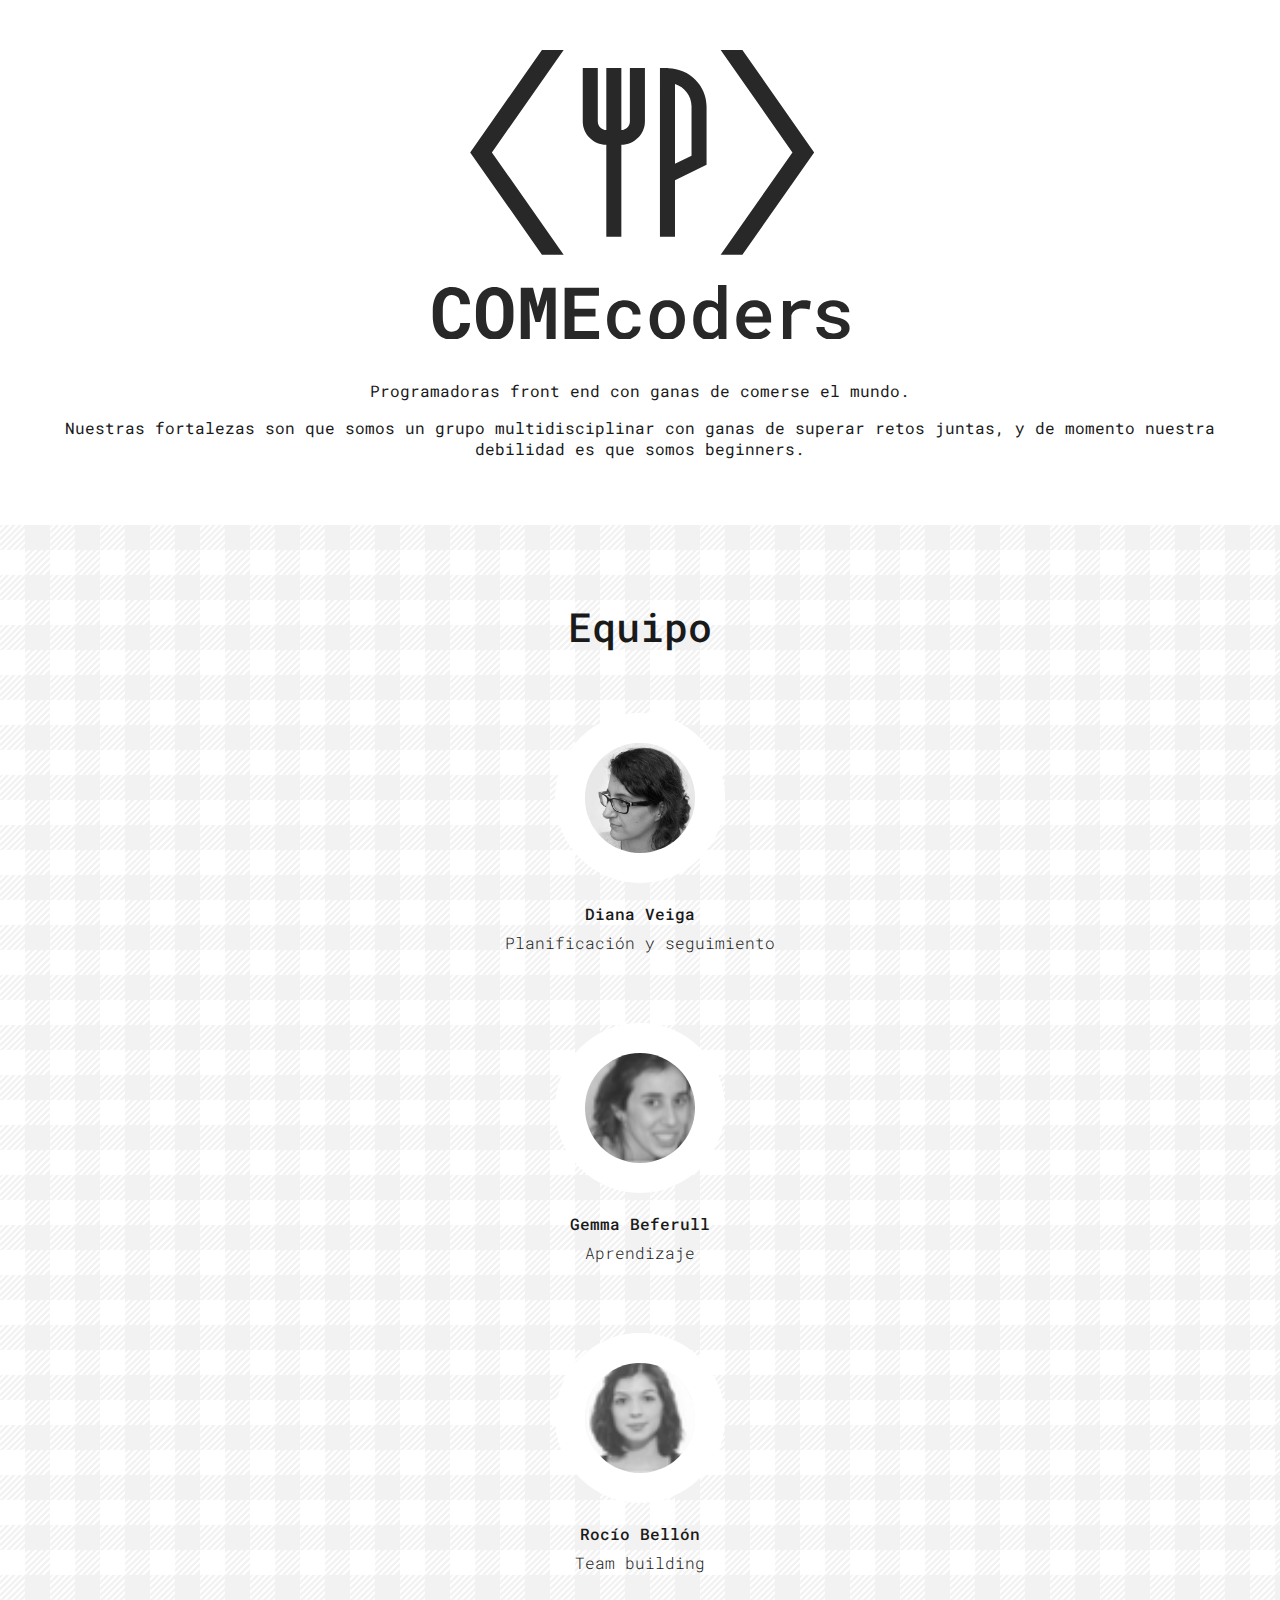
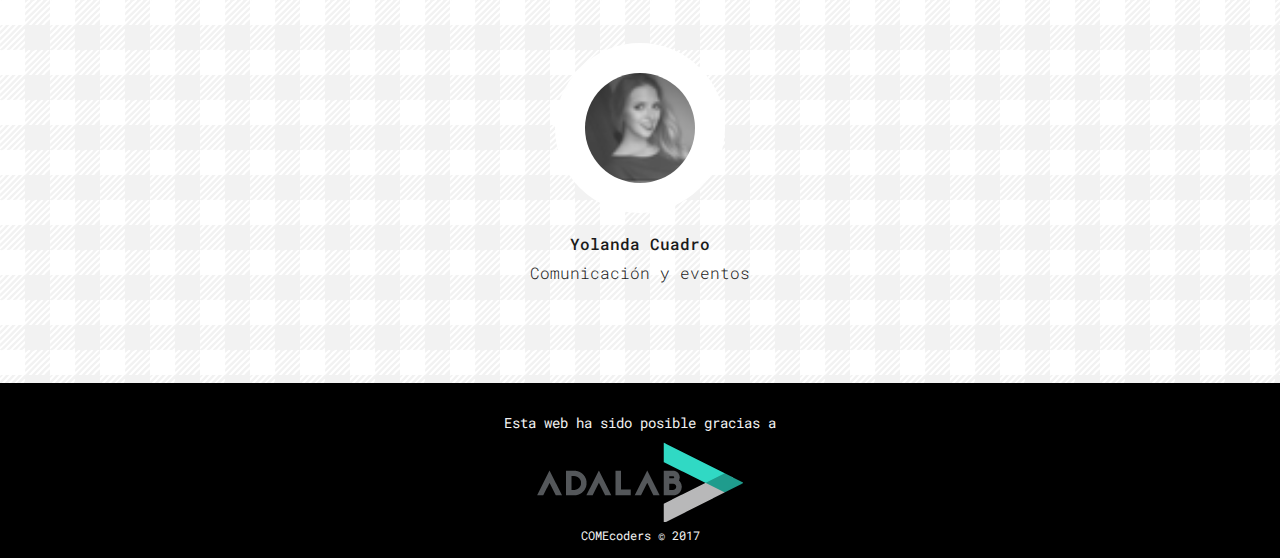
==== index.html @ 120786cf "index pagina inicial" ====
<!DOCTYPE html>
<html lang=es>
  <head>
    <meta charset="utf-8">
    <title>COMEcoders</title>
<link href="https://fonts.googleapis.com/css?family=Roboto+Mono:300,400,500" rel="stylesheet">
<meta name="viewport" content="width=device-width, initial-scale=1">
<link rel="stylesheet" href="style.css">

  </head>
  <body>
<header>
  <div class="cabecera">
  <img src="logo-a.svg" alt="logoA">
<br>
</br>
<div class="Description">
<p>Programadoras front end con ganas de comerse el mundo.
</p>
<p>Nuestras fortalezas son que somos un grupo multidisciplinar con ganas de superar retos juntas, y de momento nuestra debilidad es que somos beginners.
 </p>
</div>
</div>
</header>
<section class="team">
  <br>
</br>
  <h2 class="section-title"> Equipo </h2>

  <div class="Diana">
    <a href="http://diana.html/" class="Diana"> <img src="diana-small.png" alt="Imagen Diana"></a>

    <p class= "member-name">Diana Veiga</p>
    <p class= "member-rol">Planificación y seguimiento</p>
  </div>

  <div class="Gemma">
  <a href="http://gemma.html"class=Gemma>  <img src="gemma.png.png" alt=" Imagen Gemma"></a>
    <p class= "member-name">Gemma Beferull</p>
    <p class= "member-rol">Aprendizaje</p>
  </div>

  <div class="Rocio">
    <a href="http://rocio.html"class=Rocio> <img src="rocio.png.png" alt="Imagen Rocío"></a>
    <p class= "member-name"> Rocío Bellón</p>
    <p class= "member-rol">Team building</p>
  </div>

  <div class="Yolanda">
  <a href="http://yolanda.html"  class=Yolanda>  <img src="yolanda.png.png" alt="Imagen Yolanda"></a>
    <p class= "member-name">Yolanda Cuadro</p>
    <p class= "member-rol">Comunicación y eventos</p>
    <br></br>
    <br></br>
  </div>
</section>
<footer>
  <div class="footer">
    <div class="centrado">
  <div class="agradecimientos"> Esta web ha sido posible gracias a
  </div>
    <div class="logo">
      <a href="http://adalab.es/"target="_blank" class="logo"><img src="logo.png"></a>
    </div>
    <div class="registro"> COMEcoders © 2017
    </div>
      </div>
  </div>

</footer>

  </body>
</html>
---- style.css ----
body{
font-family: 'Roboto Mono', monospace;
font-size: 16px;
color:#1A1A1A;
margin: 0;
}

.cabecera{
  text-align: center;
  padding: 50px;
}

section{

  background-image: url("background.svg");
  background-repeat: repeat;


}

.team {
  text-align: center;
  margin-top: auto;
  margin-bottom: auto;
}
.section-title {
  margin-bottom: 60px;
  font-size: 40px;
  font-weight: 500;

}
.Diana {

  text-align: center;
  margin-top: auto;
  margin-bottom: 70px;

}
 section img {
  width: 110px;
  height: 110px;
  border-radius: 50%;
  border: 30px solid white;

}
.member-name {
  margin-bottom: 8px;
  font-weight: 500;
}
.member-rol{
  margin-top:8px;
  font-weight: 300;
}

.Gemma {

  text-align: center;
  margin-top: auto;
  margin-bottom: 70px;

}

.Rocio {

  text-align: center;
  margin-top: auto;
  margin-bottom: 70px;

}
.Yolanda {

  text-align: center;
  margin-top: auto;
  

}
.footer{
  background: black;
  height: 175px;
  padding: 30px;
  box-sizing: border-box;
}
.logo{
  height: 15px;
}
.agradecimientos {
  color: #F2F2F2;
  font-size: 14px;
  padding-bottom: 10px;
}
.registro {
  color: #F2F2F2;
  font-size: 12px;
  padding-top: 70px;
}
.centrado{
  text-align:center;
}
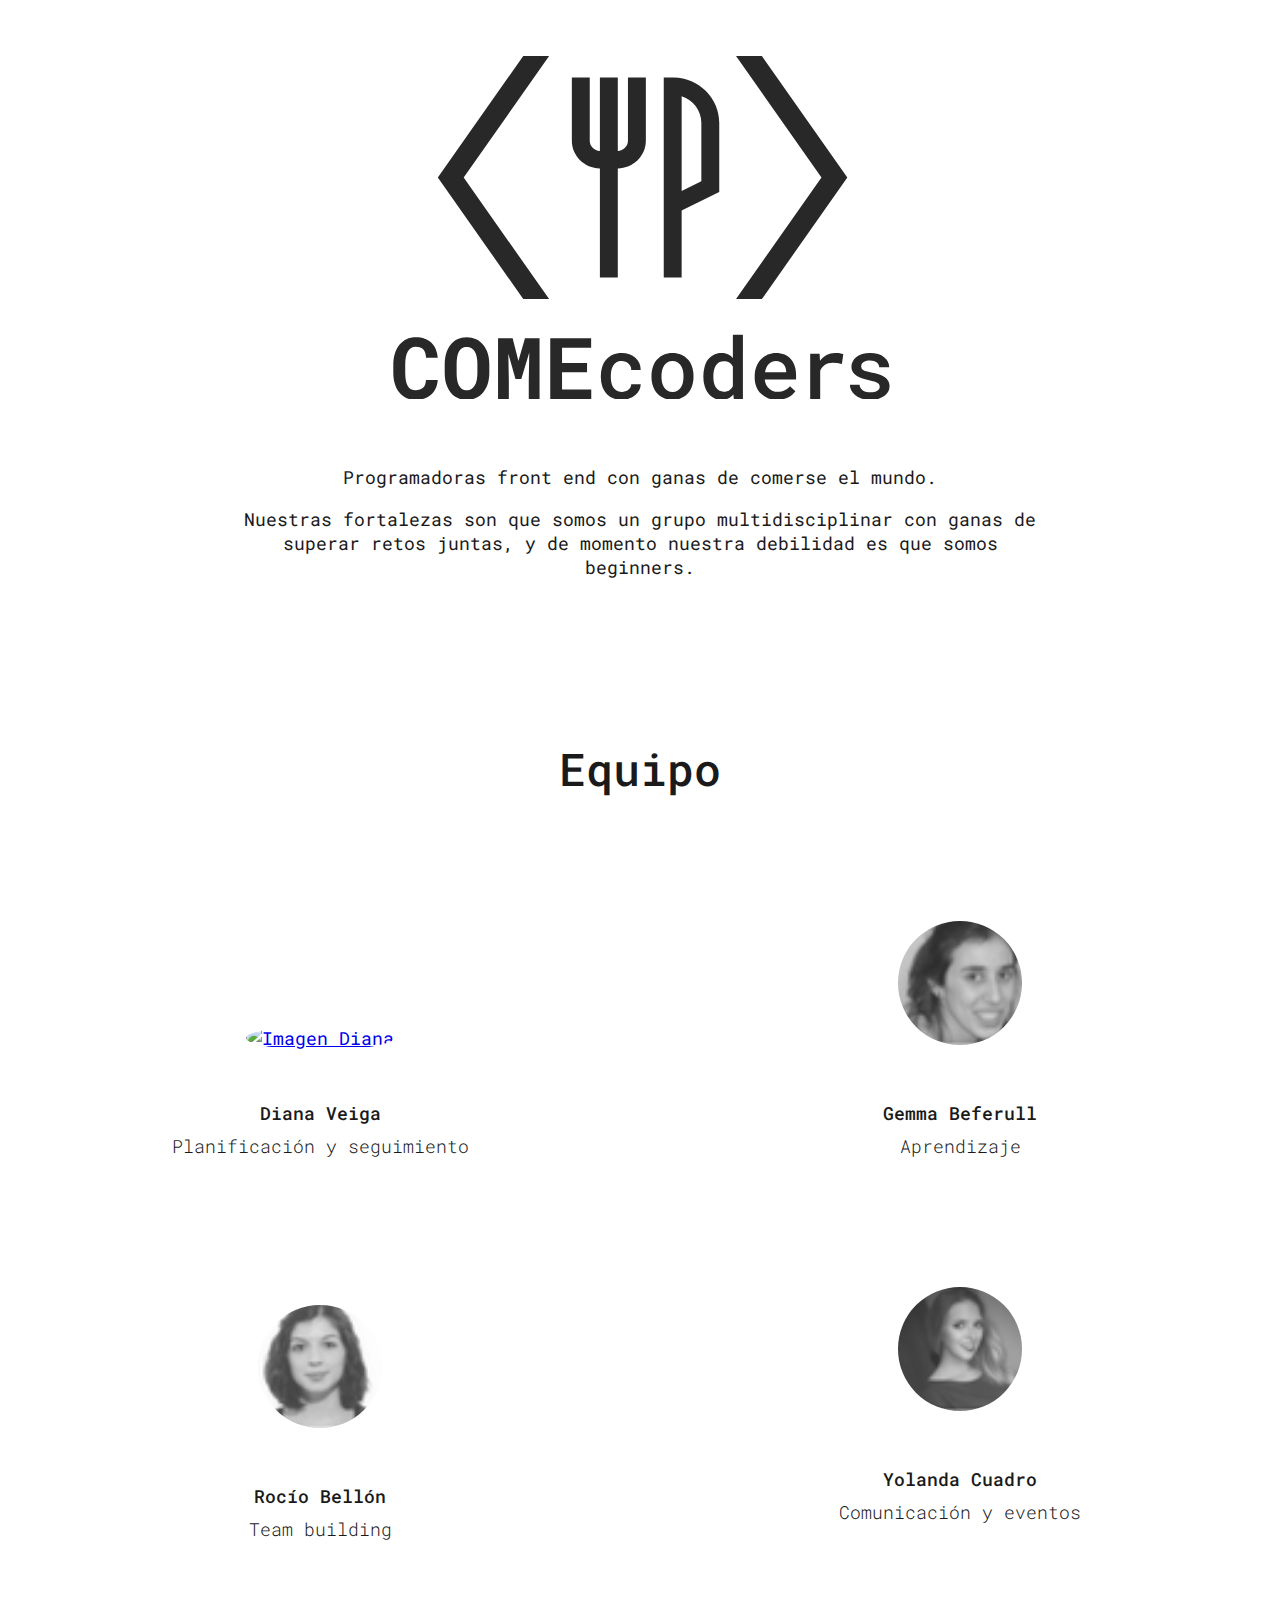
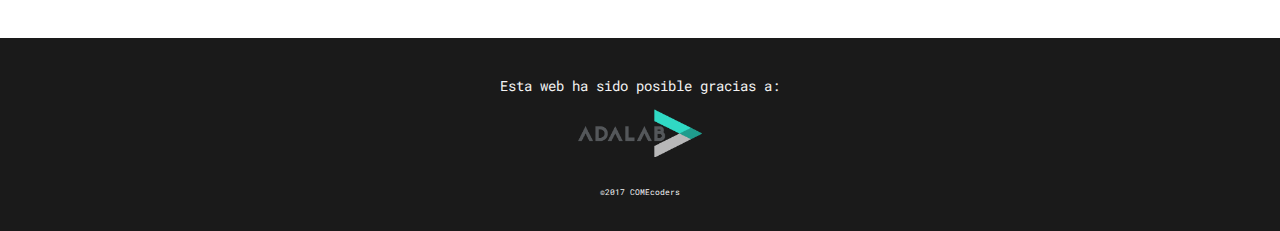
==== commit 683f957e: "Merge branch 'master' of https://github.com/Adalab/c-s1-comecoders" ====
--- a/index.html
+++ b/index.html
@@ -1,73 +1,68 @@
 <!DOCTYPE html>
-<html lang=es>
-  <head>
-    <meta charset="utf-8">
-    <title>COMEcoders</title>
-<link href="https://fonts.googleapis.com/css?family=Roboto+Mono:300,400,500" rel="stylesheet">
-<meta name="viewport" content="width=device-width, initial-scale=1">
-<link rel="stylesheet" href="style.css">
+<html lang="es">
+<head>
+  <meta charset="utf-8">
+  <title>COMEcoders</title>
+  <link href="https://fonts.googleapis.com/css?family=Roboto+Mono:300,400,500" rel="stylesheet">
+  <meta name="viewport" content="width=device-width, initial-scale=1">
+  <link rel="stylesheet" href="css/styleA.css">
 
-  </head>
-  <body>
-<header>
-  <div class="cabecera">
-  <img src="logo-a.svg" alt="logoA">
-<br>
-</br>
-<div class="Description">
-<p>Programadoras front end con ganas de comerse el mundo.
-</p>
-<p>Nuestras fortalezas son que somos un grupo multidisciplinar con ganas de superar retos juntas, y de momento nuestra debilidad es que somos beginners.
- </p>
-</div>
-</div>
+</head>
+<body>
+  <header>
+    <div class="cabecera">
+      <img src="img/logo-a.svg" alt="logoA" class="logo">
+      <br>
+    </br>
+    <div class="descripcion-equipo">
+      <p>Programadoras front end con ganas de comerse el mundo.
+      </p>
+      <p>Nuestras fortalezas son que somos un grupo multidisciplinar con ganas de superar retos juntas, y de momento nuestra debilidad es que somos beginners.
+      </p>
+    </div>
+  </div>
 </header>
-<section class="team">
+<section>
   <br>
 </br>
-  <h2 class="section-title"> Equipo </h2>
+<h2 class="section-title"> Equipo </h2>
+<div class="flex">
 
-  <div class="Diana">
-    <a href="http://diana.html/" class="Diana"> <img src="diana-small.png" alt="Imagen Diana"></a>
-
+  <div class="name">
+    <a href="http://diana.html/"> <img src="img/diana-small.png" alt="Imagen Diana"></a>
     <p class= "member-name">Diana Veiga</p>
     <p class= "member-rol">Planificación y seguimiento</p>
   </div>
 
-  <div class="Gemma">
-  <a href="http://gemma.html"class=Gemma>  <img src="gemma.png.png" alt=" Imagen Gemma"></a>
+  <div class="name">
+    <a href="http://gemma.html">  <img src="img/gemma.png" alt=" Imagen Gemma"></a>
     <p class= "member-name">Gemma Beferull</p>
     <p class= "member-rol">Aprendizaje</p>
   </div>
 
-  <div class="Rocio">
-    <a href="http://rocio.html"class=Rocio> <img src="rocio.png.png" alt="Imagen Rocío"></a>
+  <div class="name">
+    <a href="http://rocio.html"> <img src="img/rocio.png" alt="Imagen Rocío"></a>
     <p class= "member-name"> Rocío Bellón</p>
     <p class= "member-rol">Team building</p>
   </div>
 
-  <div class="Yolanda">
-  <a href="http://yolanda.html"  class=Yolanda>  <img src="yolanda.png.png" alt="Imagen Yolanda"></a>
+  <div class="yolanda">
+    <a href="http://yolanda.html">  <img src="img/yolanda.png" alt="Imagen Yolanda"></a>
     <p class= "member-name">Yolanda Cuadro</p>
     <p class= "member-rol">Comunicación y eventos</p>
     <br></br>
     <br></br>
   </div>
+</div>
 </section>
 <footer>
-  <div class="footer">
-    <div class="centrado">
-  <div class="agradecimientos"> Esta web ha sido posible gracias a
+  <div class="thanks">
+    <p>Esta web ha sido posible gracias a:</p>
   </div>
-    <div class="logo">
-      <a href="http://adalab.es/"target="_blank" class="logo"><img src="logo.png"></a>
-    </div>
-    <div class="registro"> COMEcoders © 2017
-    </div>
-      </div>
-  </div>
+  <a href="http://adalab.es/" target="_blank" class="adalab"><img
+    src="img/adalab-logo.png"></a>
+    <p class="attributions">©2017 COMEcoders</p>
+  </footer>
 
-</footer>
-
-  </body>
+</body>
 </html>
--- a/css/styleA.css
+++ b/css/styleA.css
@@ -0,0 +1,133 @@
+body{
+  font-family: 'Roboto Mono', monospace;
+  font-size: 1em;
+  color:#1A1A1A;
+  margin: 0;
+}
+
+.cabecera{
+  text-align: center;
+  padding: 3.125em;
+}
+
+.logo{
+  width: 100%;
+}
+
+section{
+
+  background-image: url("../img/background.svg");
+  background-repeat: repeat;
+  text-align: center;
+  margin-top: auto;
+  margin-bottom: auto;
+}
+.section-title {
+  margin-bottom: 2em;
+  font-size: 2.500em;
+  font-weight: 500;
+
+}
+.name {
+
+  text-align: center;
+  margin-top: auto;
+  margin-bottom: 4.375em;
+
+}
+.yolanda {
+
+  text-align: center;
+  margin-top: auto;
+
+
+}
+section img {
+  width: 6.875em;
+  border-radius: 50%;
+  border: 1.875em solid white;
+
+}
+.member-name {
+  margin-bottom: 0.500em;
+  font-weight: 500;
+}
+.member-rol{
+  margin-top:0.500em;
+  font-weight: 300;
+}
+
+footer{
+  align-items: center;
+  background: #1A1A1A;
+  color: #F2F2F2;
+  display: flex;
+  flex-direction: column;
+  font-size: 0.750em;
+  padding: 1.875em;
+  text-align:center;
+}
+
+footer img{
+  padding-bottom: 1.250em;
+  width: 60%;
+}
+
+.thanks {
+  width: 80%;
+}
+
+.attributions {
+  font-size: 0.625em;
+}
+
+
+@media all and (min-width:768px){
+  body {
+    font-size: 1.125em;
+  }
+  .cabecera{
+    max-width: 500px;
+  }
+  header{
+    display: flex;
+    flex-direction: column;
+    align-items: center;
+  }
+
+
+}
+@media all and (min-width:920px){
+  body {
+    font-size: 1.125em;
+  }
+  .flex{
+    display: flex;
+    flex-wrap: wrap;
+    justify-content: center;
+
+  }
+  .name{
+    width: 50%;
+  }
+  .yolanda{
+    width:50%;
+  }
+
+}
+
+@media all and (min-width:1024px){
+  body {
+    font-size: 1.125em;
+  }
+  .descripcion-equipo{
+    min-width: 800px;
+  }
+  .cabecera{
+    display:flex;
+    flex-direction: column;
+    align-items: center;
+  }
+
+
+}
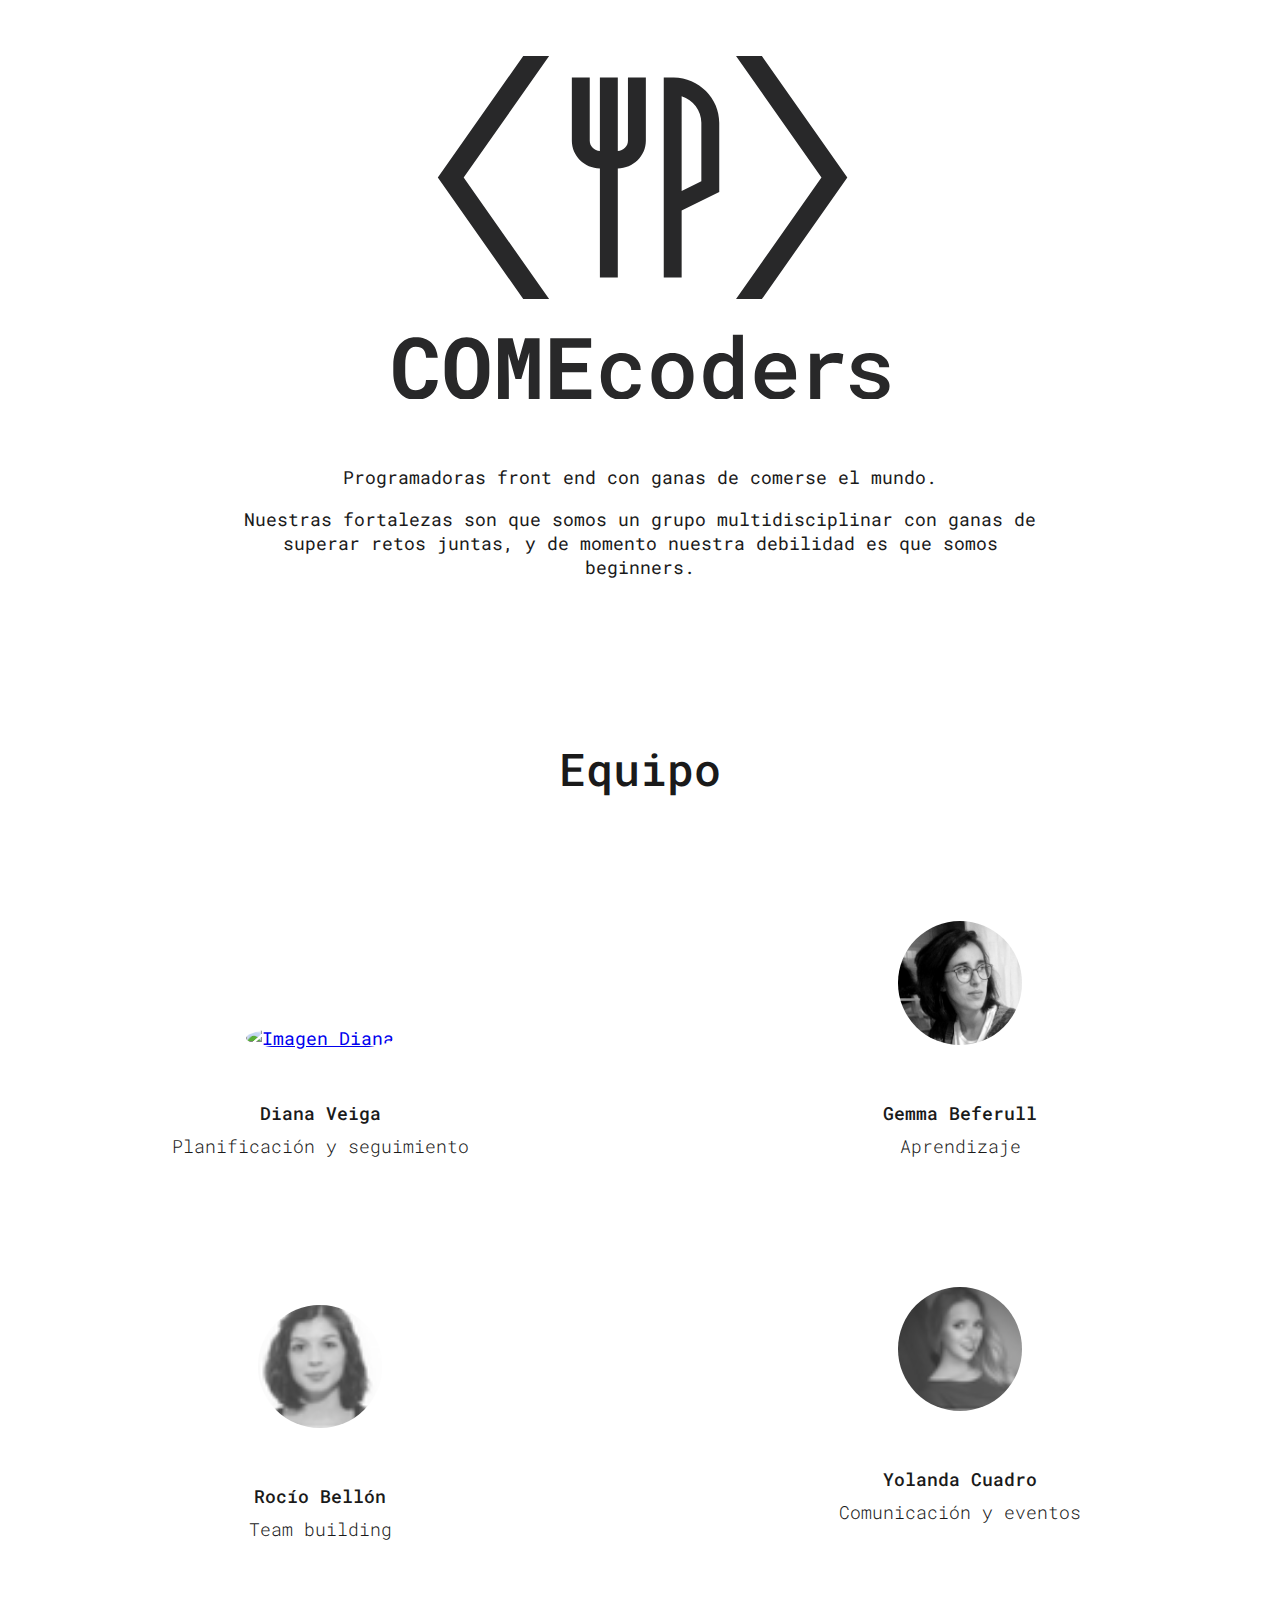
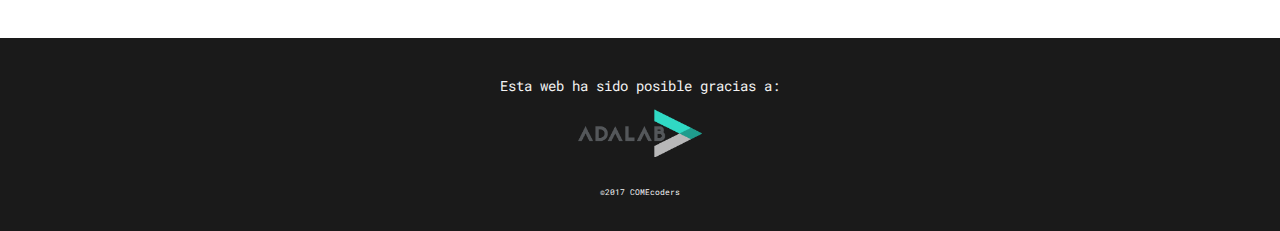
==== commit d545c642: "picchange" ====
--- a/index.html
+++ b/index.html
@@ -29,25 +29,25 @@
 <div class="flex">
 
   <div class="name">
-    <a href="http://diana.html/"> <img src="img/diana-small.png" alt="Imagen Diana"></a>
+    <a href="diana.html"> <img src="img/diana-small.png" alt="Imagen Diana"></a>
     <p class= "member-name">Diana Veiga</p>
     <p class= "member-rol">Planificación y seguimiento</p>
   </div>
 
   <div class="name">
-    <a href="http://gemma.html">  <img src="img/gemma.png" alt=" Imagen Gemma"></a>
+    <a href="gemma.html">  <img src="img/gemma.png" alt=" Imagen Gemma"></a>
     <p class= "member-name">Gemma Beferull</p>
     <p class= "member-rol">Aprendizaje</p>
   </div>
 
   <div class="name">
-    <a href="http://rocio.html"> <img src="img/rocio.png" alt="Imagen Rocío"></a>
+    <a href="rocio.html"> <img src="img/rocio.png" alt="Imagen Rocío"></a>
     <p class= "member-name"> Rocío Bellón</p>
     <p class= "member-rol">Team building</p>
   </div>
 
   <div class="yolanda">
-    <a href="http://yolanda.html">  <img src="img/yolanda.png" alt="Imagen Yolanda"></a>
+    <a href="yolanda.html">  <img src="img/yolanda.png" alt="Imagen Yolanda"></a>
     <p class= "member-name">Yolanda Cuadro</p>
     <p class= "member-rol">Comunicación y eventos</p>
     <br></br>
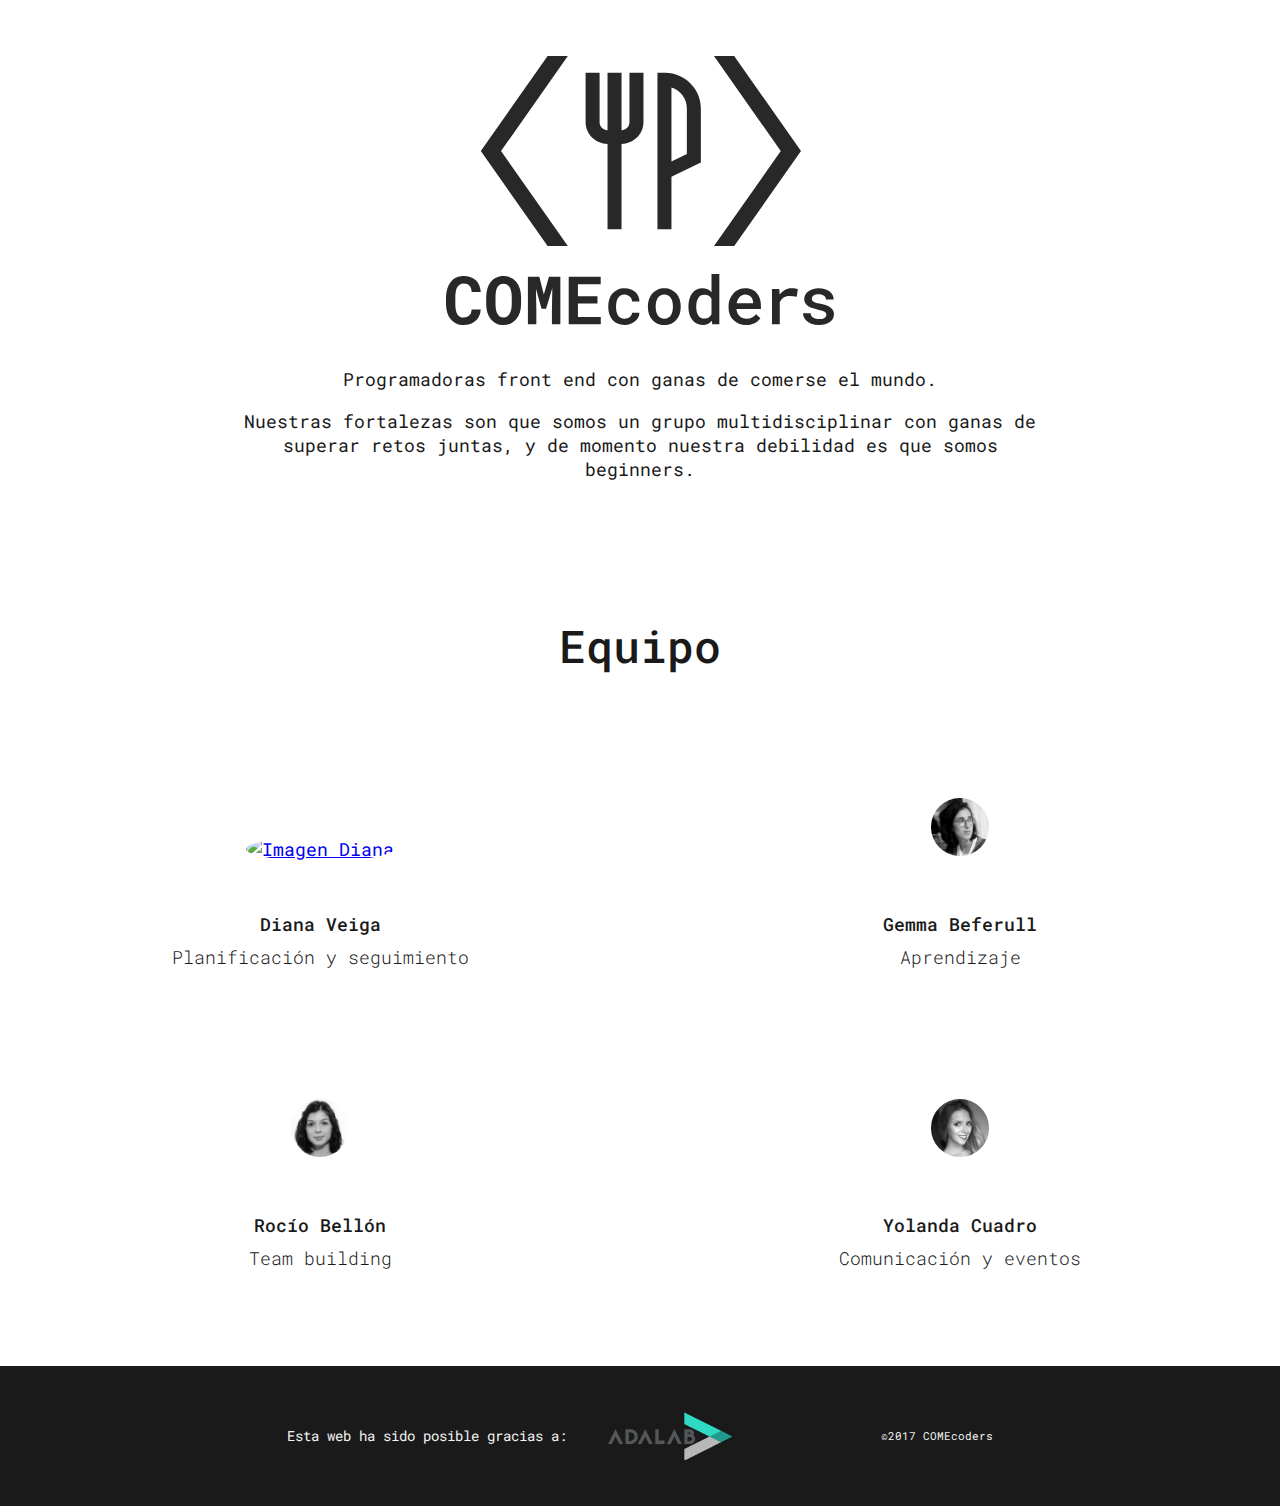
==== commit 122a38ab: "fixes #3" ====
--- a/index.html
+++ b/index.html
@@ -2,67 +2,66 @@
 <html lang="es">
 <head>
   <meta charset="utf-8">
+  <meta name="viewport" content="width=device-width, initial-scale=1">
   <title>COMEcoders</title>
   <link href="https://fonts.googleapis.com/css?family=Roboto+Mono:300,400,500" rel="stylesheet">
-  <meta name="viewport" content="width=device-width, initial-scale=1">
   <link rel="stylesheet" href="css/styleA.css">
+</head>
 
-</head>
+
 <body>
   <header>
     <div class="cabecera">
       <img src="img/logo-a.svg" alt="logoA" class="logo">
       <br>
-    </br>
-    <div class="descripcion-equipo">
-      <p>Programadoras front end con ganas de comerse el mundo.
-      </p>
-      <p>Nuestras fortalezas son que somos un grupo multidisciplinar con ganas de superar retos juntas, y de momento nuestra debilidad es que somos beginners.
-      </p>
+      <div class="descripcion-equipo">
+        <p>Programadoras front end con ganas de comerse el mundo.</p>
+        <p>
+          Nuestras fortalezas son que somos un grupo multidisciplinar con ganas de superar retos juntas, y de momento nuestra debilidad es que somos beginners.
+        </p>
+      </div>
     </div>
-  </div>
-</header>
-<section>
-  <br>
-</br>
-<h2 class="section-title"> Equipo </h2>
-<div class="flex">
+  </header>
 
-  <div class="name">
-    <a href="diana.html"> <img src="img/diana-small.png" alt="Imagen Diana"></a>
-    <p class= "member-name">Diana Veiga</p>
-    <p class= "member-rol">Planificación y seguimiento</p>
-  </div>
 
-  <div class="name">
-    <a href="gemma.html">  <img src="img/gemma.png" alt=" Imagen Gemma"></a>
-    <p class= "member-name">Gemma Beferull</p>
-    <p class= "member-rol">Aprendizaje</p>
-  </div>
+  <section>
+    <br>
+    <h2 class="section-title"> Equipo </h2>
+    <div class="flex">
 
-  <div class="name">
-    <a href="rocio.html"> <img src="img/rocio.png" alt="Imagen Rocío"></a>
-    <p class= "member-name"> Rocío Bellón</p>
-    <p class= "member-rol">Team building</p>
-  </div>
+      <div class="name">
+        <a href="http://diana.html/"> <img src="img/diana-small.png" alt="Imagen Diana"></a>
+        <p class= "member-name">Diana Veiga</p>
+        <p class= "member-rol">Planificación y seguimiento</p>
+      </div>
 
-  <div class="yolanda">
-    <a href="yolanda.html">  <img src="img/yolanda.png" alt="Imagen Yolanda"></a>
-    <p class= "member-name">Yolanda Cuadro</p>
-    <p class= "member-rol">Comunicación y eventos</p>
-    <br></br>
-    <br></br>
-  </div>
-</div>
-</section>
-<footer>
-  <div class="thanks">
-    <p>Esta web ha sido posible gracias a:</p>
-  </div>
-  <a href="http://adalab.es/" target="_blank" class="adalab"><img
-    src="img/adalab-logo.png"></a>
+      <div class="name">
+        <a href="http://gemma.html">  <img src="img/gemma.png" alt="Imagen Gemma"></a>
+        <p class= "member-name">Gemma Beferull</p>
+        <p class= "member-rol">Aprendizaje</p>
+      </div>
+
+      <div class="name">
+        <a href="http://rocio.html"> <img src="img/rocio.png" alt="Imagen Rocío"></a>
+        <p class= "member-name"> Rocío Bellón</p>
+        <p class= "member-rol">Team building</p>
+      </div>
+
+      <div class="name">
+        <a href="http://yolanda.html">  <img src="img/yolanda.png" alt="Imagen Yolanda"></a>
+        <p class= "member-name">Yolanda Cuadro</p>
+        <p class= "member-rol">Comunicación y eventos</p>
+      </div>
+    </div>
+  </section>
+
+
+  <footer class="footer">
+    <div class="thanks">
+      <p>Esta web ha sido posible gracias a:</p>
+    </div>
+    <a href="http://adalab.es/" target="_blank" class="adalab"><img src="img/adalab-logo.png"></a>
     <p class="attributions">©2017 COMEcoders</p>
   </footer>
-
 </body>
 </html>
--- a/css/styleA.css
+++ b/css/styleA.css
@@ -1,3 +1,7 @@
+*{
+  box-sizing: border-box;
+}
+
 body{
   font-family: 'Roboto Mono', monospace;
   font-size: 1em;
@@ -15,13 +19,13 @@
 }
 
 section{
-
   background-image: url("../img/background.svg");
   background-repeat: repeat;
   text-align: center;
   margin-top: auto;
   margin-bottom: auto;
 }
+
 .section-title {
   margin-bottom: 2em;
   font-size: 2.500em;
@@ -29,29 +33,23 @@
 
 }
 .name {
-
   text-align: center;
   margin-top: auto;
-  margin-bottom: 4.375em;
+  padding-bottom: 4.375em;
+}
 
-}
-.yolanda {
-
-  text-align: center;
-  margin-top: auto;
-
-
-}
 section img {
   width: 6.875em;
   border-radius: 50%;
   border: 1.875em solid white;
 
 }
+
 .member-name {
   margin-bottom: 0.500em;
   font-weight: 500;
 }
+
 .member-rol{
   margin-top:0.500em;
   font-weight: 300;
@@ -73,10 +71,6 @@
   width: 60%;
 }
 
-.thanks {
-  width: 80%;
-}
-
 .attributions {
   font-size: 0.625em;
 }
@@ -86,48 +80,66 @@
   body {
     font-size: 1.125em;
   }
+
   .cabecera{
     max-width: 500px;
   }
+
   header{
     display: flex;
     flex-direction: column;
     align-items: center;
   }
+}
 
-
-}
 @media all and (min-width:920px){
   body {
     font-size: 1.125em;
   }
+
   .flex{
     display: flex;
     flex-wrap: wrap;
     justify-content: center;
 
   }
+
   .name{
     width: 50%;
   }
-  .yolanda{
-    width:50%;
+
+  .footer{
+    display:flex;
+    flex-direction: row;
+    justify-content: center;
   }
 
+  .thanks{
+    font-size: 1em;
+  }
+
+  .attributions{
+    font-size: 0.8em;
+    padding-left: 10em;
+  }
+
+  .adalab {
+    padding-top: 1.5em;
+  }
 }
 
 @media all and (min-width:1024px){
   body {
     font-size: 1.125em;
   }
+
   .descripcion-equipo{
     min-width: 800px;
   }
+
   .cabecera{
     display:flex;
     flex-direction: column;
     align-items: center;
   }
-
-
 }
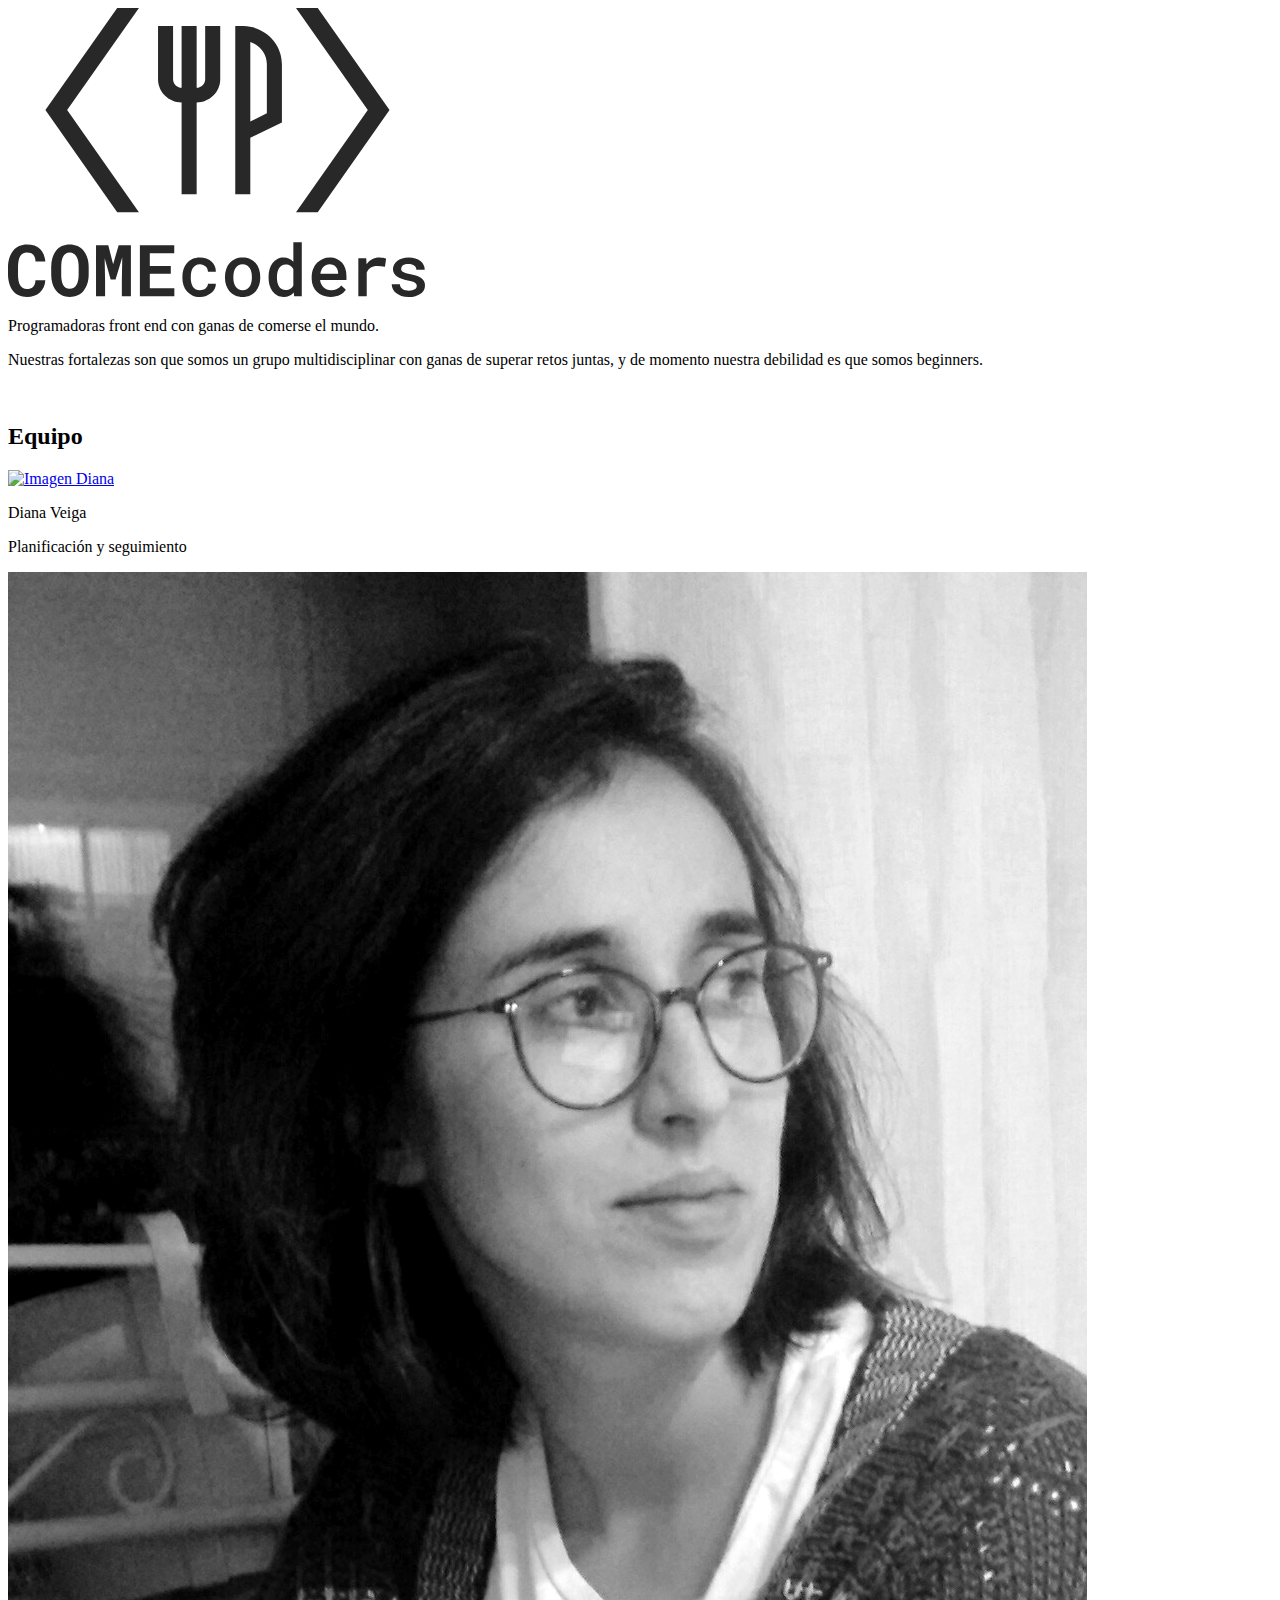
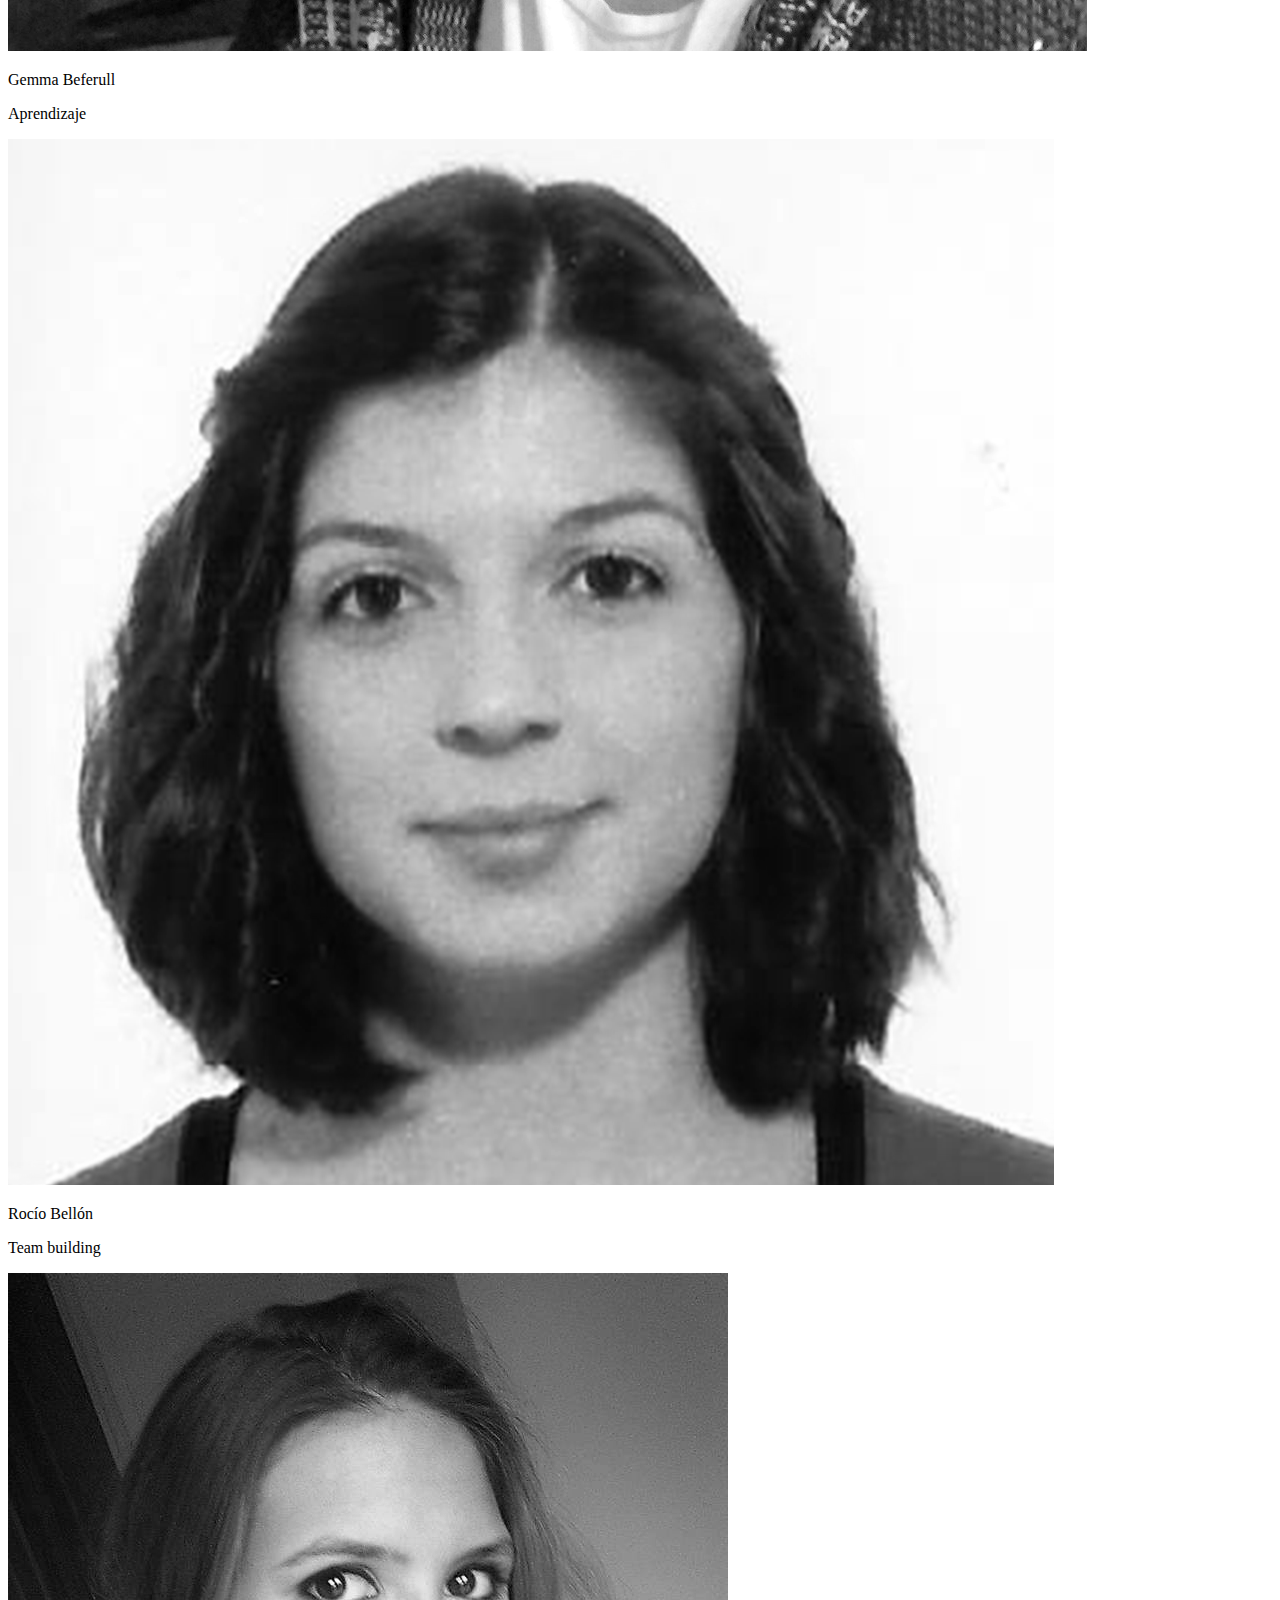
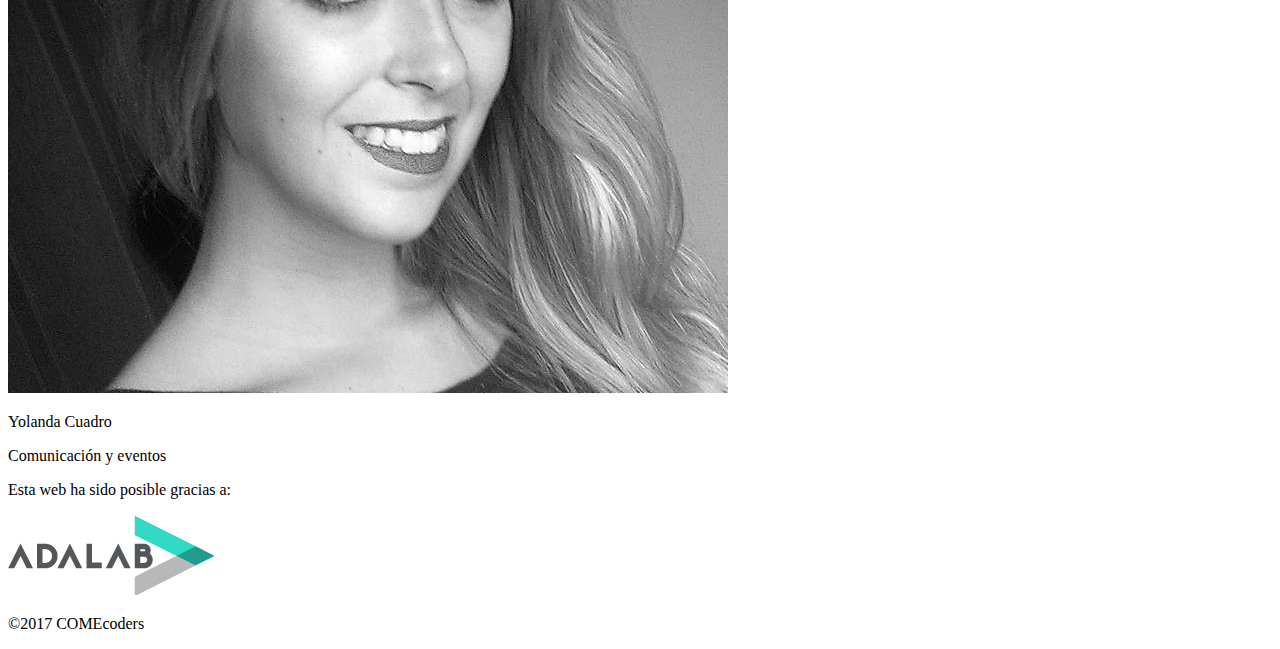
==== commit 29148b3c: "add all member pages" ====
--- a/index.html
+++ b/index.html
@@ -5,7 +5,7 @@
   <meta name="viewport" content="width=device-width, initial-scale=1">
   <title>COMEcoders</title>
   <link href="https://fonts.googleapis.com/css?family=Roboto+Mono:300,400,500" rel="stylesheet">
-  <link rel="stylesheet" href="css/styleA.css">
+  <link rel="stylesheet" href="css/style-a.css">
 </head>
 
 
@@ -30,25 +30,25 @@
     <div class="flex">
 
       <div class="name">
-        <a href="http://diana.html/"> <img src="img/diana-small.png" alt="Imagen Diana"></a>
+        <a href="diana.html"> <img src="img/diana-small.png" alt="Imagen Diana"></a>
         <p class= "member-name">Diana Veiga</p>
         <p class= "member-rol">Planificación y seguimiento</p>
       </div>
 
       <div class="name">
-        <a href="http://gemma.html">  <img src="img/gemma.png" alt="Imagen Gemma"></a>
+        <a href="gemma.html">  <img src="img/gemma.png" alt="Imagen Gemma"></a>
         <p class= "member-name">Gemma Beferull</p>
         <p class= "member-rol">Aprendizaje</p>
       </div>
 
       <div class="name">
-        <a href="http://rocio.html"> <img src="img/rocio.png" alt="Imagen Rocío"></a>
+        <a href="rocio.html"> <img src="img/rocio.png" alt="Imagen Rocío"></a>
         <p class= "member-name"> Rocío Bellón</p>
         <p class= "member-rol">Team building</p>
       </div>
 
       <div class="name">
-        <a href="http://yolanda.html">  <img src="img/yolanda.png" alt="Imagen Yolanda"></a>
+        <a href="yolanda.html">  <img src="img/yolanda.png" alt="Imagen Yolanda"></a>
         <p class= "member-name">Yolanda Cuadro</p>
         <p class= "member-rol">Comunicación y eventos</p>
       </div>
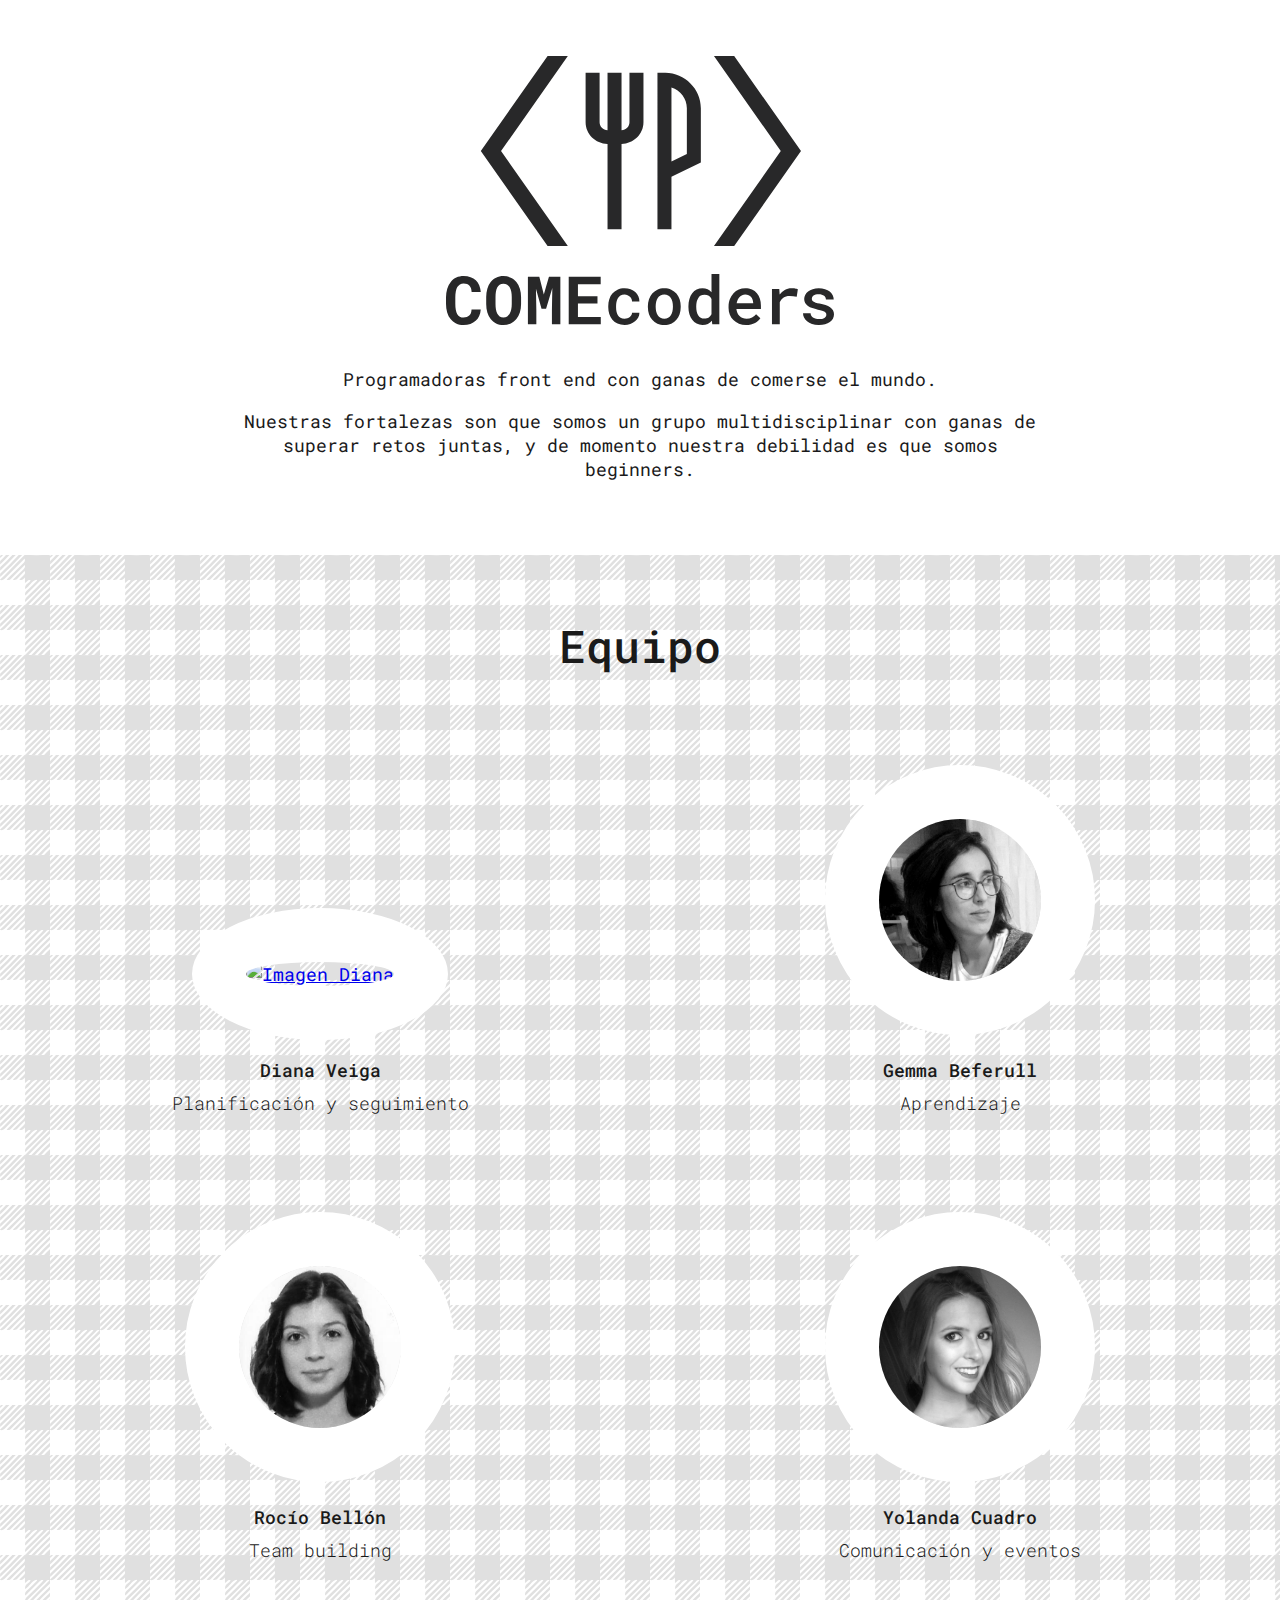
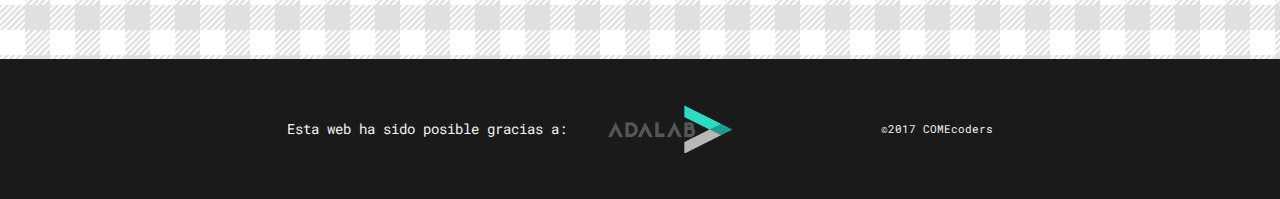
==== commit fd6e2111: "Merge branch 'master' of https://github.com/Adalab/c-s1-comecoders" ====
--- a/index.html
+++ b/index.html
@@ -61,6 +61,7 @@
       <p>Esta web ha sido posible gracias a:</p>
     </div>
     <a href="http://adalab.es/" target="_blank" class="adalab"><img src="img/adalab-logo.png"></a>
+
     <p class="attributions">©2017 COMEcoders</p>
   </footer>
 </body>
--- a/css/style-a.css
+++ b/css/style-a.css
@@ -0,0 +1,142 @@
+* {
+  box-sizing: border-box;
+}
+
+body {
+  font-family: 'Roboto Mono', monospace;
+  font-size: 1em;
+  color:#1A1A1A;
+  margin: 0;
+}
+
+.cabecera {
+  text-align: center;
+  padding: 3.125em;
+}
+
+.logo {
+  width: 100%;
+}
+
+section {
+  background-image: url("../img/background.svg");
+  background-repeat: repeat;
+  text-align: center;
+  margin-top: auto;
+  margin-bottom: auto;
+}
+
+.section-title {
+  margin-bottom: 2em;
+  font-size: 2.500em;
+  font-weight: 500;
+}
+
+.name {
+  text-align: center;
+  margin-top: auto;
+  padding-bottom: 4.375em;
+}
+
+section img {
+  width:15em;
+  border-radius: 50%;
+  border: 3em solid white;
+}
+
+.member-name {
+  margin-bottom: 0.500em;
+  font-weight: 500;
+}
+
+.member-rol {
+  margin-top:0.500em;
+  font-weight: 300;
+}
+
+footer {
+  align-items: center;
+  background: #1A1A1A;
+  color: #F2F2F2;
+  display: flex;
+  flex-direction: column;
+  font-size: 0.750em;
+  padding: 1.875em;
+  text-align:center;
+}
+
+footer img {
+  padding-bottom: 1.250em;
+  width: 60%;
+}
+
+.attributions {
+  font-size: 0.625em;
+}
+
+@media all and (min-width:768px){
+  body {
+    font-size: 1.125em;
+  }
+
+  .cabecera {
+    max-width: 500px;
+  }
+
+  header {
+    display: flex;
+    flex-direction: column;
+    align-items: center;
+  }
+}
+
+@media all and (min-width:920px){
+  body {
+    font-size: 1.125em;
+  }
+
+  .flex {
+    display: flex;
+    flex-wrap: wrap;
+    justify-content: center;
+  }
+
+  .name {
+    width: 50%;
+  }
+
+  .footer {
+    display:flex;
+    flex-direction: row;
+    justify-content: center;
+  }
+
+  .thanks {
+    font-size: 1em;
+  }
+
+  .attributions {
+    font-size: 0.8em;
+    padding-left: 10em;
+  }
+
+  .adalab {
+    padding-top: 1.5em;
+  }
+}
+
+@media all and (min-width:1024px){
+  body {
+    font-size: 1.125em;
+  }
+
+  .descripcion-equipo {
+    min-width: 800px;
+  }
+
+  .cabecera {
+    display:flex;
+    flex-direction: column;
+    align-items: center;
+  }
+}
